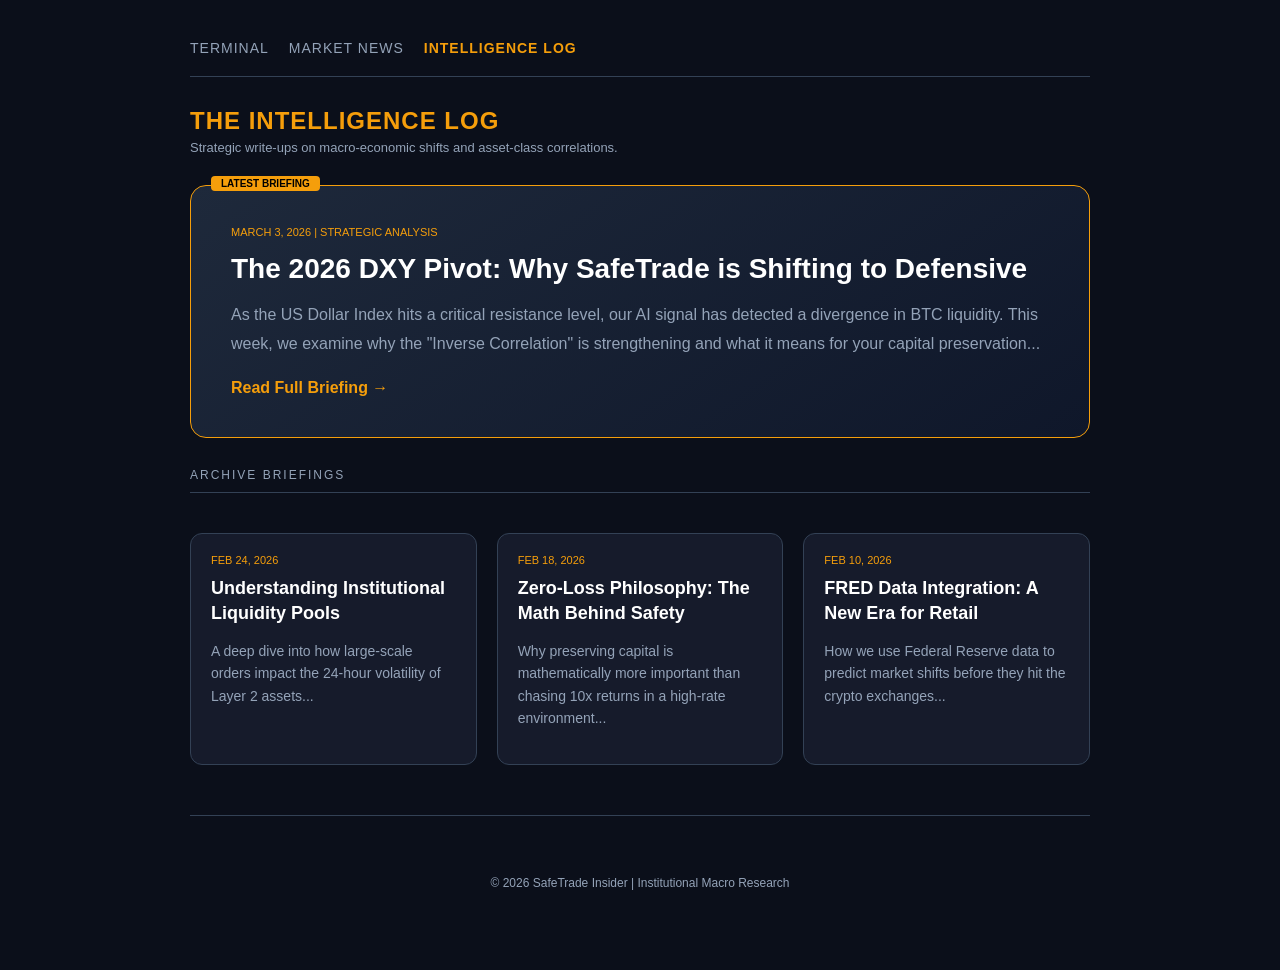
==== intelligence-log.html @ da10e5ba "Create intelligence-log.html" ====
<!DOCTYPE html>
<html lang="en">
<head>
    <meta charset="UTF-8">
    <meta name="viewport" content="width=device-width, initial-scale=1.0">
    <title>Intelligence Log | SafeTrade Insider Macro Analysis</title>
    <style>
        :root {
            --bg: #0b0f1a;
            --card-bg: #161b2b;
            --accent: #f59e0b;
            --text-main: #ffffff;
            --text-dim: #94a3b8;
            --border: #334155;
        }

        body {
            font-family: 'Inter', sans-serif;
            background-color: var(--bg);
            color: var(--text-main);
            margin: 0;
            padding: 20px;
        }

        .container { max-width: 900px; margin: 0 auto; }

        /* Navigation Menu */
        nav { display: flex; gap: 20px; padding: 20px 0; border-bottom: 1px solid var(--border); margin-bottom: 30px; }
        nav a { color: var(--text-dim); text-decoration: none; font-size: 14px; text-transform: uppercase; letter-spacing: 1px; }
        nav a:hover, nav a.active { color: var(--accent); font-weight: bold; }

        .header h1 { font-size: 24px; color: var(--accent); margin: 0; letter-spacing: 1px; }
        .header p { color: var(--text-dim); font-size: 13px; margin-top: 5px; }

        /* Featured Article Highlight */
        .featured-post {
            background: linear-gradient(145deg, #1e293b, #0f172a);
            border: 1px solid var(--accent);
            border-radius: 16px;
            padding: 40px;
            margin: 30px 0;
            position: relative;
        }
        .featured-post::before { content: "LATEST BRIEFING"; position: absolute; top: -10px; left: 20px; background: var(--accent); color: #000; padding: 2px 10px; font-size: 10px; font-weight: bold; border-radius: 4px; }

        /* Archive Grid */
        .log-grid { display: grid; grid-template-columns: repeat(auto-fit, minmax(280px, 1fr)); gap: 20px; margin-top: 40px; }
        .log-card {
            background: var(--card-bg);
            border: 1px solid var(--border);
            border-radius: 12px;
            padding: 20px;
            transition: 0.3s;
            cursor: pointer;
            text-decoration: none;
            display: block;
        }
        .log-card:hover { border-color: var(--accent); transform: translateY(-3px); }
        .log-date { font-size: 11px; color: var(--accent); text-transform: uppercase; margin-bottom: 10px; display: block; }
        .log-title { font-size: 18px; color: #fff; margin: 0 0 10px 0; line-height: 1.4; }
        .log-excerpt { font-size: 14px; color: var(--text-dim); line-height: 1.6; }

        footer { text-align: center; padding: 60px; color: var(--text-dim); font-size: 12px; border-top: 1px solid var(--border); margin-top: 50px; }
    </style>
</head>
<body>

<div class="container">
    <nav>
        <a href="index.html">Terminal</a>
        <a href="news.html">Market News</a>
        <a href="intelligence-log.html" class="active">Intelligence Log</a>
    </nav>

    <div class="header">
        <h1>THE INTELLIGENCE LOG</h1>
        <p>Strategic write-ups on macro-economic shifts and asset-class correlations.</p>
    </div>

    <a href="posts/dxy-btc-correlation-2026.html" style="text-decoration: none; color: inherit;">
        <div class="featured-post">
            <span class="log-date">March 3, 2026 | Strategic Analysis</span>
            <h2 style="font-size: 28px; margin: 15px 0;">The 2026 DXY Pivot: Why SafeTrade is Shifting to Defensive</h2>
            <p style="color: var(--text-dim); font-size: 16px; line-height: 1.8;">As the US Dollar Index hits a critical resistance level, our AI signal has detected a divergence in BTC liquidity. This week, we examine why the "Inverse Correlation" is strengthening and what it means for your capital preservation...</p>
            <div style="margin-top: 20px; color: var(--accent); font-weight: bold;">Read Full Briefing →</div>
        </div>
    </a>

    <div class="section-title" style="color: var(--text-dim); font-size: 12px; text-transform: uppercase; letter-spacing: 2px; border-bottom: 1px solid var(--border); padding-bottom: 10px;">Archive Briefings</div>
    
    <div class="log-grid">
        <a href="#" class="log-card">
            <span class="log-date">Feb 24, 2026</span>
            <h3 class="log-title">Understanding Institutional Liquidity Pools</h3>
            <p class="log-excerpt">A deep dive into how large-scale orders impact the 24-hour volatility of Layer 2 assets...</p>
        </a>

        <a href="#" class="log-card">
            <span class="log-date">Feb 18, 2026</span>
            <h3 class="log-title">Zero-Loss Philosophy: The Math Behind Safety</h3>
            <p class="log-excerpt">Why preserving capital is mathematically more important than chasing 10x returns in a high-rate environment...</p>
        </a>

        <a href="#" class="log-card">
            <span class="log-date">Feb 10, 2026</span>
            <h3 class="log-title">FRED Data Integration: A New Era for Retail</h3>
            <p class="log-excerpt">How we use Federal Reserve data to predict market shifts before they hit the crypto exchanges...</p>
        </a>
    </div>

    <footer>
        &copy; 2026 SafeTrade Insider | Institutional Macro Research
    </footer>
</div>

</body>
</html>
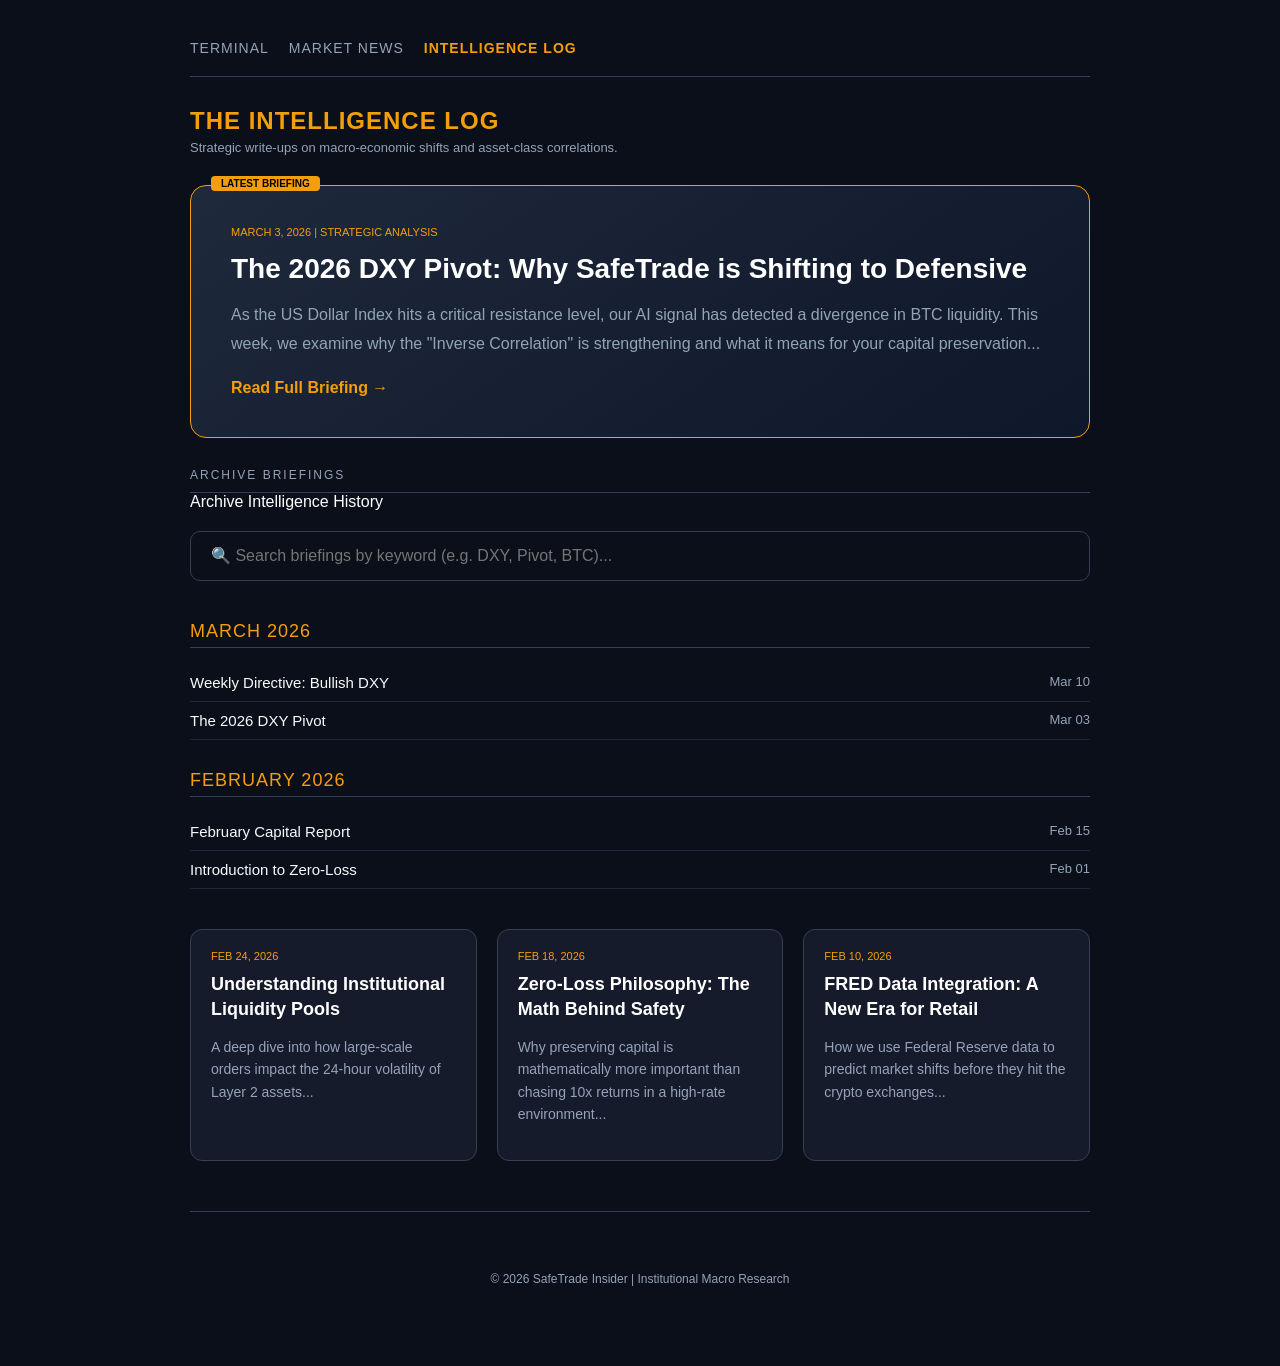
==== commit 937abb94: "Update intelligence-log.html" ====
--- a/intelligence-log.html
+++ b/intelligence-log.html
@@ -60,6 +60,60 @@
         .log-title { font-size: 18px; color: #fff; margin: 0 0 10px 0; line-height: 1.4; }
         .log-excerpt { font-size: 14px; color: var(--text-dim); line-height: 1.6; }
 
+/* Archive Styles */
+.archive-month-group { margin-bottom: 30px; }
+.month-title { 
+    font-size: 18px; 
+    color: var(--accent); 
+    border-bottom: 1px solid #334155; 
+    padding-bottom: 5px; 
+    margin-bottom: 15px;
+    text-transform: uppercase;
+    letter-spacing: 1px;
+}
+.archive-list { list-style: none; padding: 0; }
+.archive-item { 
+    display: flex; 
+    justify-content: space-between; 
+    padding: 10px 0; 
+    border-bottom: 1px solid #1e293b; 
+}
+.archive-item a { color: #f8fafc; text-decoration: none; font-size: 15px; }
+.archive-item a:hover { color: var(--accent); }
+.archive-date { color: var(--text-dim); font-size: 13px; }
+
+/* Search Bar Styling */
+.archive-search-wrapper {
+    margin: 20px 0 40px 0;
+    position: relative;
+}
+
+#archive-search {
+    width: 100%;
+    background: #0b0f1a;
+    border: 1px solid #334155;
+    padding: 15px 20px;
+    border-radius: 10px;
+    color: white;
+    font-size: 16px;
+    outline: none;
+    transition: 0.3s;
+    box-sizing: border-box;
+}
+
+#archive-search:focus {
+    border-color: var(--accent);
+    box-shadow: 0 0 15px rgba(245, 158, 11, 0.1);
+}
+
+.no-results-msg {
+    display: none;
+    text-align: center;
+    color: var(--text-dim);
+    padding: 40px;
+    font-style: italic;
+}
+
         footer { text-align: center; padding: 60px; color: var(--text-dim); font-size: 12px; border-top: 1px solid var(--border); margin-top: 50px; }
     </style>
 </head>
@@ -77,7 +131,7 @@
         <p>Strategic write-ups on macro-economic shifts and asset-class correlations.</p>
     </div>
 
-    <a href="posts/dxy-btc-correlation-2026.html" style="text-decoration: none; color: inherit;">
+    <a href="posts/dxy-pivot-2026.html" style="text-decoration: none; color: inherit;">
         <div class="featured-post">
             <span class="log-date">March 3, 2026 | Strategic Analysis</span>
             <h2 style="font-size: 28px; margin: 15px 0;">The 2026 DXY Pivot: Why SafeTrade is Shifting to Defensive</h2>
@@ -87,7 +141,34 @@
     </a>
 
     <div class="section-title" style="color: var(--text-dim); font-size: 12px; text-transform: uppercase; letter-spacing: 2px; border-bottom: 1px solid var(--border); padding-bottom: 10px;">Archive Briefings</div>
+    <section class="section">
+    <div class="section-title"><span class="tag">Archive</span> Intelligence History</div>
     
+    <div class="archive-search-wrapper">
+        <input type="text" id="archive-search" placeholder="🔍 Search briefings by keyword (e.g. DXY, Pivot, BTC)...">
+    </div>
+
+    <div id="monthly-archive-container">
+        <div id="no-results" class="no-results-msg">No intelligence logs found matching your criteria.</div>
+        
+        <ul id="raw-archive-data" style="display:none;">
+            <li data-date="2026-03-10"><a href="posts/directive-march-10.html">Weekly Directive: Bullish DXY</a></li>
+            <li data-date="2026-03-03"><a href="posts/dxy-pivot-2026.html">The 2026 DXY Pivot</a></li>
+            <li data-date="2026-02-15"><a href="#">February Capital Report</a></li>
+        </ul>
+        
+        <div id="sorted-archive-display"></div>
+    </div>
+</section>
+    <div id="monthly-archive-container">
+        <ul id="raw-archive-data" style="display:none;">
+            <li data-date="2026-02-01"><a href="#">Introduction to Zero-Loss</a></li>
+        </ul>
+        
+        <div id="sorted-archive-display"></div>
+    </div>
+</section>
+
     <div class="log-grid">
         <a href="#" class="log-card">
             <span class="log-date">Feb 24, 2026</span>
@@ -113,5 +194,46 @@
     </footer>
 </div>
 
+<script>
+document.addEventListener("DOMContentLoaded", function() {
+    const rawData = document.querySelectorAll("#raw-archive-data li");
+    const displayArea = document.getElementById("sorted-archive-display");
+    const groups = {};
+
+    // 1. Group the items by Month/Year
+    rawData.forEach(item => {
+        const dateStr = item.getAttribute("data-date");
+        const dateObj = new Date(dateStr);
+        const monthYear = dateObj.toLocaleString('default', { month: 'long', year: 'numeric' });
+        
+        if (!groups[monthYear]) {
+            groups[monthYear] = [];
+        }
+        groups[monthYear].push({
+            html: item.querySelector("a").outerHTML,
+            date: dateObj.toLocaleDateString('default', { day: '2-digit', month: 'short' })
+        });
+    });
+
+    // 2. Sort months (newest first) and display
+    Object.keys(groups).sort((a, b) => new Date(b) - new Date(a)).forEach(month => {
+        let monthHtml = `<div class="archive-month-group">
+            <div class="month-title">${month}</div>
+            <ul class="archive-list">`;
+        
+        groups[month].forEach(post => {
+            monthHtml += `
+                <li class="archive-item">
+                    ${post.html}
+                    <span class="archive-date">${post.date}</span>
+                </li>`;
+        });
+
+        monthHtml += `</ul></div>`;
+        displayArea.innerHTML += monthHtml;
+    });
+});
+</script>
+
 </body>
 </html>
